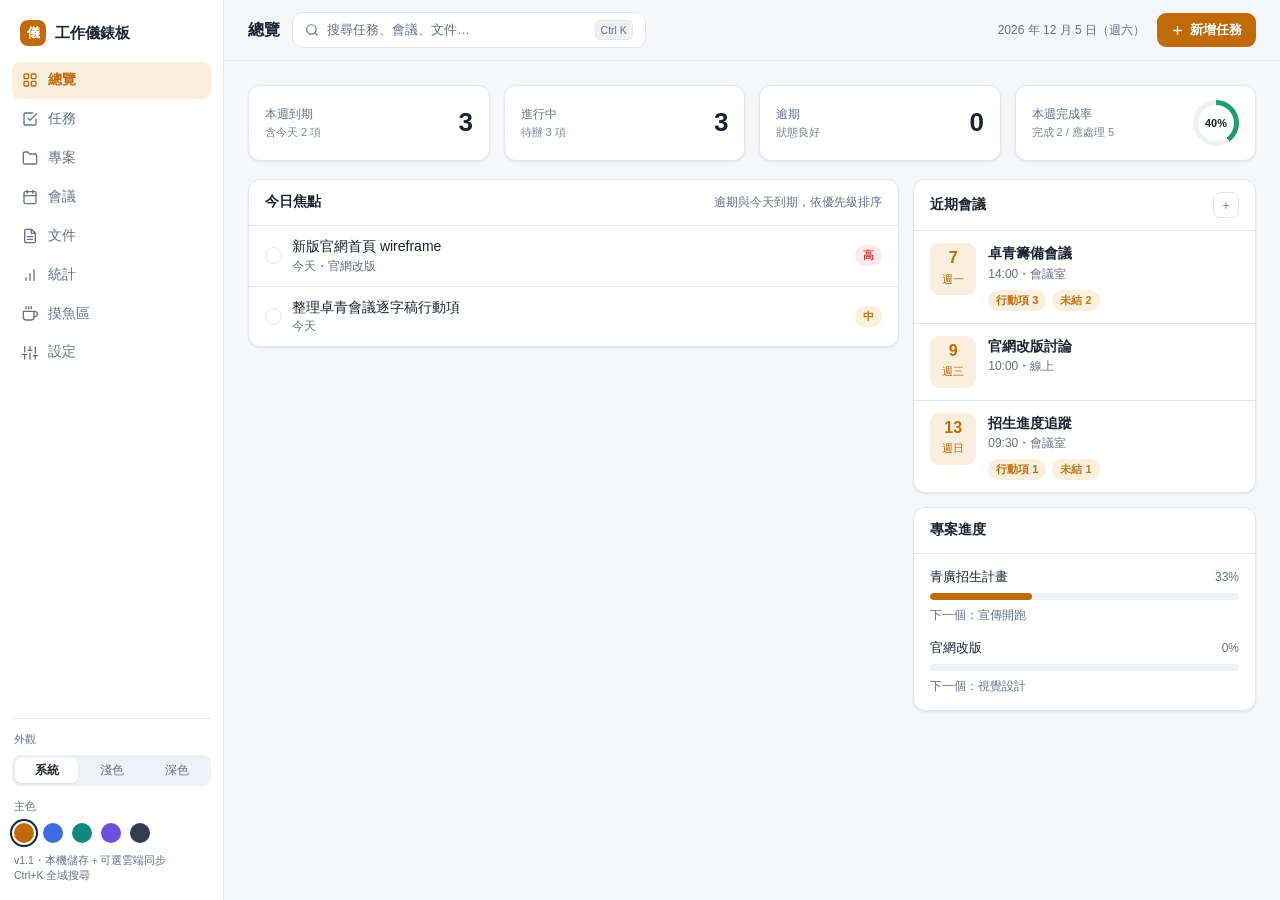
==== index.html @ 9fc56316 "Add 摸魚區 (fun links) view: link cards with favicons, add/edit/delete, global search" ====
<!doctype html>
<html lang="zh-Hant">
<head>
<meta charset="utf-8" />
<meta name="viewport" content="width=device-width, initial-scale=1, viewport-fit=cover" />
<meta name="theme-color" content="#f6f7f9" media="(prefers-color-scheme: light)" />
<meta name="theme-color" content="#0f1115" media="(prefers-color-scheme: dark)" />
<meta name="apple-mobile-web-app-capable" content="yes" />
<meta name="mobile-web-app-capable" content="yes" />
<meta name="apple-mobile-web-app-status-bar-style" content="default" />
<meta name="apple-mobile-web-app-title" content="儀錶板" />
<meta name="description" content="個人工作儀錶板：任務、專案、會議、文件、工時統計" />
<title>工作儀錶板</title>
<link rel="icon" href="data:image/svg+xml,%3Csvg xmlns='http://www.w3.org/2000/svg' viewBox='0 0 64 64'%3E%3Crect width='64' height='64' rx='14' fill='%23c06a0a'/%3E%3Ctext x='32' y='43' font-size='34' text-anchor='middle' fill='white' font-family='sans-serif'%3E%E5%84%80%3C/text%3E%3C/svg%3E" />
<link rel="stylesheet" href="styles.css" />
<script>
/* 在繪製前決定主題與主色，避免閃爍 */
(function(){
  try{
    var m = localStorage.getItem('wd-theme') || 'system';
    var d = m === 'system' ? (matchMedia('(prefers-color-scheme: dark)').matches ? 'dark' : 'light') : m;
    document.documentElement.dataset.theme = d;
    var a = localStorage.getItem('wd-accent');
    document.documentElement.dataset.accent = a || 'orange';
  }catch(e){}
})();
</script>
</head>
<body>
<div class="app">

  <!-- ============ 側邊欄 ============ -->
  <aside class="sidebar">
    <div class="brand">
      <div class="logo">儀</div>
      <span>工作儀錶板</span>
    </div>
    <nav class="nav">
      <a class="active" data-action="nav" data-view="overview">
        <svg viewBox="0 0 24 24" fill="none" stroke="currentColor" stroke-width="2" stroke-linecap="round" stroke-linejoin="round"><rect x="3" y="3" width="7" height="7" rx="1.5"/><rect x="14" y="3" width="7" height="7" rx="1.5"/><rect x="3" y="14" width="7" height="7" rx="1.5"/><rect x="14" y="14" width="7" height="7" rx="1.5"/></svg>
        總覽
      </a>
      <a data-action="nav" data-view="tasks">
        <svg viewBox="0 0 24 24" fill="none" stroke="currentColor" stroke-width="2" stroke-linecap="round" stroke-linejoin="round"><polyline points="9 11 12 14 22 4"/><path d="M21 12v7a2 2 0 0 1-2 2H5a2 2 0 0 1-2-2V5a2 2 0 0 1 2-2h11"/></svg>
        任務
      </a>
      <a data-action="nav" data-view="projects">
        <svg viewBox="0 0 24 24" fill="none" stroke="currentColor" stroke-width="2" stroke-linecap="round" stroke-linejoin="round"><path d="M22 19a2 2 0 0 1-2 2H4a2 2 0 0 1-2-2V5a2 2 0 0 1 2-2h5l2 3h9a2 2 0 0 1 2 2z"/></svg>
        專案
      </a>
      <a data-action="nav" data-view="meetings">
        <svg viewBox="0 0 24 24" fill="none" stroke="currentColor" stroke-width="2" stroke-linecap="round" stroke-linejoin="round"><rect x="3" y="4" width="18" height="18" rx="2"/><line x1="16" y1="2" x2="16" y2="6"/><line x1="8" y1="2" x2="8" y2="6"/><line x1="3" y1="10" x2="21" y2="10"/></svg>
        會議
      </a>
      <a data-action="nav" data-view="docs">
        <svg viewBox="0 0 24 24" fill="none" stroke="currentColor" stroke-width="2" stroke-linecap="round" stroke-linejoin="round"><path d="M14 2H6a2 2 0 0 0-2 2v16a2 2 0 0 0 2 2h12a2 2 0 0 0 2-2V8z"/><polyline points="14 2 14 8 20 8"/><line x1="16" y1="13" x2="8" y2="13"/><line x1="16" y1="17" x2="8" y2="17"/></svg>
        文件
      </a>
      <a data-action="nav" data-view="stats">
        <svg viewBox="0 0 24 24" fill="none" stroke="currentColor" stroke-width="2" stroke-linecap="round" stroke-linejoin="round"><line x1="12" y1="20" x2="12" y2="10"/><line x1="18" y1="20" x2="18" y2="4"/><line x1="6" y1="20" x2="6" y2="16"/></svg>
        統計
      </a>
      <a data-action="nav" data-view="fun">
        <svg viewBox="0 0 24 24" fill="none" stroke="currentColor" stroke-width="2" stroke-linecap="round" stroke-linejoin="round"><path d="M18 8h1a4 4 0 0 1 0 8h-1"/><path d="M2 8h16v9a4 4 0 0 1-4 4H6a4 4 0 0 1-4-4V8z"/><line x1="6" y1="1" x2="6" y2="4"/><line x1="10" y1="1" x2="10" y2="4"/><line x1="14" y1="1" x2="14" y2="4"/></svg>
        摸魚區
      </a>
      <a data-action="nav" data-view="settings">
        <svg viewBox="0 0 24 24" fill="none" stroke="currentColor" stroke-width="2" stroke-linecap="round" stroke-linejoin="round"><line x1="4" y1="21" x2="4" y2="14"/><line x1="4" y1="10" x2="4" y2="3"/><line x1="12" y1="21" x2="12" y2="12"/><line x1="12" y1="8" x2="12" y2="3"/><line x1="20" y1="21" x2="20" y2="16"/><line x1="20" y1="12" x2="20" y2="3"/><line x1="1" y1="14" x2="7" y2="14"/><line x1="9" y1="8" x2="15" y2="8"/><line x1="17" y1="16" x2="23" y2="16"/></svg>
        設定
      </a>
    </nav>
    <div class="theme-box">
      <label>外觀</label>
      <div class="seg" id="theme-seg">
        <button type="button" data-mode="system" class="on">系統</button>
        <button type="button" data-mode="light">淺色</button>
        <button type="button" data-mode="dark">深色</button>
      </div>
      <label style="margin-top:12px">主色</label>
      <div class="swatches" id="accent-swatches">
        <button type="button" class="sw on" data-accent="orange" title="橙"></button>
        <button type="button" class="sw" data-accent="blue" title="藍"></button>
        <button type="button" class="sw" data-accent="teal" title="青綠"></button>
        <button type="button" class="sw" data-accent="violet" title="紫"></button>
        <button type="button" class="sw" data-accent="graphite" title="石墨"></button>
      </div>
      <p class="foot-note">v1.1・本機儲存＋可選雲端同步<br>Ctrl+K 全域搜尋</p>
    </div>
  </aside>

  <!-- ============ 主區 ============ -->
  <div class="main">
    <header class="topbar">
      <h1 id="page-title">總覽</h1>
      <div class="search" data-action="open-search">
        <svg viewBox="0 0 24 24" fill="none" stroke="currentColor" stroke-width="2" stroke-linecap="round" stroke-linejoin="round"><circle cx="11" cy="11" r="8"/><line x1="21" y1="21" x2="16.65" y2="16.65"/></svg>
        <span>搜尋任務、會議、文件…</span>
        <kbd>Ctrl K</kbd>
      </div>
      <div class="spacer"></div>
      <span class="dim" id="today-label"></span>
      <button class="btn btn-primary" data-action="open-task">
        <svg viewBox="0 0 24 24" fill="none" stroke="currentColor" stroke-width="2.4" stroke-linecap="round"><line x1="12" y1="5" x2="12" y2="19"/><line x1="5" y1="12" x2="19" y2="12"/></svg>
        新增任務
      </button>
    </header>

    <div class="content">
      <section id="view-overview" class="view on"></section>
      <section id="view-tasks" class="view"></section>
      <section id="view-projects" class="view"></section>
      <section id="view-meetings" class="view"></section>
      <section id="view-docs" class="view"></section>
      <section id="view-stats" class="view"></section>
      <section id="view-fun" class="view"></section>
      <section id="view-settings" class="view"></section>
    </div>
  </div>
</div>

<div id="modal-root"></div>
<div id="toasts"></div>
<script src="app.js"></script>
</body>
</html>
---- styles.css ----
/* ============================================================
   工作儀錶板 v1 — 樣式
   主色：橙（淺色 #c06a0a／深色 #f0a34d），可切換 藍/青綠/紫/石墨
   主題：跟隨系統 + 手動覆蓋
   ============================================================ */

/* ============ 設計代幣（淺色・預設主色：橙） ============ */
:root{
  color-scheme: light;
  --bg:#f6f7f9;
  --surface:#ffffff;
  --surface-2:#eef1f5;
  --sidebar:#ffffff;
  --border:#e3e6ec;
  --text:#1c2333;
  --dim:#67718a;
  --accent:#c06a0a;
  --accent-strong:var(--accent);
  --accent-soft:#faeede;
  --amber:#b97a1e;
  --amber-soft:#fbf0db;
  --red:#cf4040;
  --red-soft:#fce9e9;
  --green:#1f9d6d;
  --green-soft:#e1f5ec;
  --shadow:0 1px 2px rgba(16,24,40,.05),0 1px 3px rgba(16,24,40,.04);
  --radius:12px;
}
/* ============ 深色（跟隨系統；JS 未載入時的後援） ============ */
@media (prefers-color-scheme: dark){
  :root:not([data-theme="light"]){
    color-scheme: dark;
    --bg:#0f1115;
    --surface:#171a21;
    --surface-2:#1f242e;
    --sidebar:#131720;
    --border:#262c38;
    --text:#e7eaf0;
    --dim:#98a2b3;
    --accent:#f0a34d;
    --accent-strong:#d0821e;
    --accent-soft:#362611;
    --amber:#e0a33d;
    --amber-soft:#33280f;
    --red:#f06a6a;
    --red-soft:#3a1717;
    --green:#3ecb95;
    --green-soft:#0f2e23;
    --shadow:0 1px 2px rgba(0,0,0,.35),0 1px 3px rgba(0,0,0,.25);
  }
}
/* ============ 深色（JS 指定 data-theme="dark"） ============ */
:root[data-theme="dark"]{
  color-scheme: dark;
  --bg:#0f1115;
  --surface:#171a21;
  --surface-2:#1f242e;
  --sidebar:#131720;
  --border:#262c38;
  --text:#e7eaf0;
  --dim:#98a2b3;
  --accent:#f0a34d;
  --accent-strong:#d0821e;
  --accent-soft:#362611;
  --amber:#e0a33d;
  --amber-soft:#33280f;
  --red:#f06a6a;
  --red-soft:#3a1717;
  --green:#3ecb95;
  --green-soft:#0f2e23;
  --shadow:0 1px 2px rgba(0,0,0,.35),0 1px 3px rgba(0,0,0,.25);
}
/* ============ 主色變化 ============ */
:root[data-accent="blue"]{--accent:#3b6fe0;--accent-strong:#3b6fe0;--accent-soft:#e9effc}
:root[data-accent="teal"]{--accent:#0d8a7c;--accent-strong:#0d8a7c;--accent-soft:#ddf3f0}
:root[data-accent="violet"]{--accent:#6d4fe0;--accent-strong:#6846d6;--accent-soft:#efeafd}
:root[data-accent="graphite"]{--accent:#333d52;--accent-strong:#2b3346;--accent-soft:#e9ecf2}
:root[data-theme="dark"][data-accent="blue"]{--accent:#5b8cff;--accent-strong:#3f6fe8;--accent-soft:#1d2a4a}
:root[data-theme="dark"][data-accent="teal"]{--accent:#2ec4b6;--accent-strong:#1f9c90;--accent-soft:#11332e}
:root[data-theme="dark"][data-accent="violet"]{--accent:#a08cff;--accent-strong:#7a5df0;--accent-soft:#2a2244}
:root[data-theme="dark"][data-accent="graphite"]{--accent:#aab6cc;--accent-strong:#3a4356;--accent-soft:#232a38}

/* ============ 基礎 ============ */
*{box-sizing:border-box}
body{
  margin:0;
  font-family:-apple-system,BlinkMacSystemFont,"Segoe UI","Noto Sans TC","Microsoft JhengHei",sans-serif;
  font-size:14px;
  line-height:1.55;
  background:var(--bg);
  color:var(--text);
  -webkit-font-smoothing:antialiased;
  -webkit-tap-highlight-color:transparent;
}
a{color:var(--accent)}
.hide{display:none !important}
.dim{color:var(--dim);font-size:12px;font-weight:400}
.od{color:var(--red);font-weight:600}

/* ============ 版面骨架 ============ */
.app{display:flex;min-height:100vh}
.sidebar{
  width:224px;flex:0 0 224px;
  background:var(--sidebar);
  border-right:1px solid var(--border);
  display:flex;flex-direction:column;
  padding:16px 12px;
  position:sticky;top:0;height:100vh;
}
.brand{display:flex;align-items:center;gap:9px;padding:4px 8px 16px;font-weight:700;font-size:15px}
.logo{width:26px;height:26px;border-radius:8px;background:var(--accent-strong);
  color:#fff;display:grid;place-items:center;font-size:13px;font-weight:700;flex:0 0 26px}
.brand .badge{font-size:10px;font-weight:600;color:var(--accent);background:var(--accent-soft);
  padding:1px 7px;border-radius:999px}
.nav{display:flex;flex-direction:column;gap:2px;flex:1}
.nav a{
  display:flex;align-items:center;gap:10px;
  padding:8px 10px;border-radius:8px;
  color:var(--dim);text-decoration:none;font-size:13.5px;
  cursor:pointer;user-select:none;
}
.nav a:hover{background:var(--surface-2);color:var(--text)}
.nav a.active{background:var(--accent-soft);color:var(--accent);font-weight:600}
.nav svg{width:16px;height:16px;flex:0 0 16px}
.theme-box{border-top:1px solid var(--border);padding-top:12px;margin-top:10px}
.theme-box label{display:block;font-size:11px;color:var(--dim);margin:0 2px 7px}
.seg{display:flex;background:var(--surface-2);border-radius:8px;padding:3px;gap:2px}
.seg button{
  flex:1;border:0;background:transparent;color:var(--dim);
  font-size:11.5px;padding:5px 0;border-radius:6px;cursor:pointer;font-family:inherit;
}
.seg button.on{background:var(--surface);color:var(--text);box-shadow:var(--shadow);font-weight:600}
.seg.wide{width:100%}
.seg.wide button{font-size:12.5px;padding:6px 0}
.swatches{display:flex;gap:9px;margin:2px 2px 8px}
.sw{width:20px;height:20px;border-radius:50%;border:0;cursor:pointer;padding:0}
.sw.on{outline:2px solid var(--text);outline-offset:2px}
.sw[data-accent="orange"]{background:#c06a0a}
.sw[data-accent="blue"]{background:#3b6fe0}
.sw[data-accent="teal"]{background:#0d8a7c}
.sw[data-accent="violet"]{background:#6d4fe0}
.sw[data-accent="graphite"]{background:#333d52}
.swatches.big{gap:14px;margin:2px 0 0}
.swatches.big .sw{width:26px;height:26px}
.mini-label{display:block;font-size:12px;color:var(--dim);margin:0 0 7px}
.foot-note{font-size:10.5px;color:var(--dim);margin:10px 2px 0;line-height:1.5}

.main{flex:1;min-width:0;display:flex;flex-direction:column}

/* ============ 頂列 ============ */
.topbar{
  position:sticky;top:0;z-index:10;
  display:flex;align-items:center;gap:12px;
  padding:12px 24px;
  background:var(--bg);
  border-bottom:1px solid var(--border);
}
.topbar h1{font-size:16px;margin:0;flex:0 0 auto}
.search{
  flex:1;max-width:430px;display:flex;align-items:center;gap:8px;
  background:var(--surface);border:1px solid var(--border);border-radius:10px;
  padding:7px 12px;color:var(--dim);font-size:13px;cursor:text;
}
.search svg{width:14px;height:14px;flex:0 0 14px}
.search kbd{margin-left:auto;font-size:10.5px;border:1px solid var(--border);border-radius:5px;
  padding:1px 5px;color:var(--dim);font-family:inherit;background:var(--surface-2)}
.btn{border:0;border-radius:9px;padding:8px 14px;font-size:13px;font-weight:600;cursor:pointer;
  font-family:inherit;display:inline-flex;align-items:center;gap:6px}
.btn svg{width:13px;height:13px}
.btn-primary{background:var(--accent-strong);color:#fff}
.btn-primary:hover{filter:brightness(1.07)}
.btn-ghost{background:var(--surface);border:1px solid var(--border);color:var(--text)}
.btn-ghost:hover{background:var(--surface-2)}
.btn-danger{background:var(--red-soft);color:var(--red);border:1px solid transparent}
.btn-danger:hover{filter:brightness(.97)}
.spacer{flex:1}
.push{margin-left:auto}

/* 小圖示按鈕 */
.ibtn{width:26px;height:26px;border-radius:7px;border:1px solid var(--border);background:var(--surface);
  color:var(--dim);cursor:pointer;display:inline-grid;place-items:center;font-size:12px;padding:0;font-family:inherit}
.ibtn:hover{background:var(--surface-2);color:var(--text)}

/* ============ 內容區 ============ */
.content{padding:24px;max-width:1200px;width:100%;margin:0 auto;flex:1}
.view{display:none}
.view.on{display:block}

.card{background:var(--surface);border:1px solid var(--border);border-radius:var(--radius);box-shadow:var(--shadow)}
.card-h{display:flex;align-items:center;justify-content:space-between;gap:10px;
  padding:12px 16px;border-bottom:1px solid var(--border);font-weight:600;font-size:13.5px}
.card-b{padding:14px 16px}
.card-f{display:flex;align-items:center;gap:8px;padding:10px 16px;border-top:1px solid var(--border)}
.cnt{color:var(--dim);font-weight:400;font-size:12px}

.kpis{display:grid;grid-template-columns:repeat(4,1fr);gap:14px;margin-bottom:18px}
.kpi{display:flex;align-items:center;justify-content:space-between;padding:14px 16px;gap:10px}
.kpi .n{font-size:26px;font-weight:700;letter-spacing:-.5px;line-height:1.15}
.kpi .n.red{color:var(--red)}
.kpi .l{font-size:12px;color:var(--dim)}
.kpi .l small{display:block;font-size:11px;color:var(--dim);opacity:.85}
.donut{width:46px;height:46px;border-radius:50%;position:relative;flex:0 0 46px}
.donut::before{content:"";position:absolute;inset:5px;border-radius:50%;background:var(--surface)}
.donut b{position:absolute;inset:0;display:grid;place-items:center;font-size:11px}

.grid-2{display:grid;grid-template-columns:1.9fr 1fr;gap:14px;align-items:start}
.grid-eq{display:grid;grid-template-columns:1fr 1fr;gap:14px;align-items:start}
.stack{display:flex;flex-direction:column;gap:14px}

/* ============ 清單列 / 標籤 ============ */
.trow{display:flex;align-items:center;gap:10px;padding:10px 16px;border-bottom:1px solid var(--border);cursor:pointer}
.trow:last-child{border-bottom:0}
.trow:hover{background:var(--surface-2)}
.check{width:17px;height:17px;border:1.5px solid var(--border);border-radius:50%;flex:0 0 17px;cursor:pointer}
.check:hover{border-color:var(--accent)}
.check.done{background:var(--green);border-color:var(--green)}
.trow .t{flex:1;min-width:0}
.trow .t small{display:block;color:var(--dim);font-size:11.5px}
.trow .t.done{color:var(--dim);text-decoration:line-through}

.pill{font-size:11px;font-weight:600;padding:2px 8px;border-radius:999px;white-space:nowrap}
.p-high{background:var(--red-soft);color:var(--red)}
.p-mid{background:var(--amber-soft);color:var(--amber)}
.p-low{background:var(--surface-2);color:var(--dim)}
.p-done{background:var(--green-soft);color:var(--green)}
.p-info{background:var(--accent-soft);color:var(--accent)}

.chip{padding:5px 12px;border-radius:999px;border:1px solid var(--border);color:var(--dim);
  font-size:12.5px;background:var(--surface);cursor:pointer;font-family:inherit}
.chip:hover{color:var(--text)}
.chip.on{background:var(--text);color:var(--bg);border-color:transparent;font-weight:600}
.toolbar{display:flex;align-items:center;gap:10px;margin-bottom:16px;flex-wrap:wrap}

/* ============ 看板 ============ */
.board{display:grid;grid-template-columns:repeat(3,1fr);gap:14px;align-items:start}
.board .card-b{padding:6px 12px 12px}
.kcard{margin:8px 0;padding:12px;border:1px solid var(--border);border-radius:10px;
  background:var(--surface);box-shadow:var(--shadow);border-left:3px solid var(--border);cursor:pointer}
.kcard:hover{border-color:var(--dim)}
.kcard.high{border-left-color:var(--red)}
.kcard.mid{border-left-color:var(--amber)}
.kcard.done{border-left-color:var(--green)}
.kcard.dragging{opacity:.4}
.drag-over{outline:2px dashed var(--accent);outline-offset:-4px;border-radius:10px}
.kt{font-size:13px;font-weight:600;margin-bottom:8px}
.kt.done{color:var(--dim);text-decoration:line-through;font-weight:500}
.kmeta{display:flex;align-items:center;justify-content:space-between;gap:8px;font-size:11.5px;color:var(--dim)}
.kmeta .kl{min-width:0;overflow:hidden;text-overflow:ellipsis;white-space:nowrap}

/* ============ 日曆 ============ */
.cal-h{display:flex;align-items:center;gap:10px;padding:12px 16px;border-bottom:1px solid var(--border)}
.cal{display:grid;grid-template-columns:repeat(7,1fr);gap:6px;padding:14px 16px}
.cal .wd{text-align:center;font-size:11px;color:var(--dim);padding:2px 0}
.cal .day{aspect-ratio:1.15;border-radius:8px;display:flex;align-items:center;justify-content:center;
  font-size:12.5px;position:relative;border:1px solid transparent;cursor:pointer}
.cal .day.mut{color:var(--dim);opacity:.4;cursor:default}
.cal .day:not(.mut):hover{background:var(--surface-2)}
.cal .day.today{border-color:var(--accent);color:var(--accent);font-weight:700}
.cal .day .dot{width:5px;height:5px;border-radius:50%;background:var(--accent);position:absolute;bottom:6px}

.meet{display:flex;gap:12px;padding:12px 16px;border-bottom:1px solid var(--border);cursor:pointer}
.meet:last-child{border-bottom:0}
.meet:hover{background:var(--surface-2)}
.meet .body{min-width:0;flex:1}
.datechip{flex:0 0 46px;text-align:center;background:var(--accent-soft);color:var(--accent);
  border-radius:9px;padding:6px 0;align-self:flex-start}
.datechip b{display:block;font-size:16px;line-height:1.15}
.datechip span{font-size:10.5px}

/* ============ 進度 / 里程碑 ============ */
.prog{height:7px;background:var(--surface-2);border-radius:999px;overflow:hidden}
.prog i{display:block;height:100%;background:var(--accent);border-radius:999px}
.prog.green i{background:var(--green)}
.ms-row{display:flex;flex-wrap:wrap;gap:6px;margin:14px 0 12px}
.ms{font-size:11px;padding:3px 9px;border-radius:999px;border:1px solid var(--border);color:var(--dim);cursor:pointer}
.ms:hover{background:var(--surface-2)}
.ms.done{background:var(--green-soft);border-color:transparent;color:var(--green)}
.ms.now{background:var(--accent-soft);color:var(--accent);border-color:transparent;font-weight:600}
.next{font-size:12px;color:var(--dim)}

/* ============ 文件卡 ============ */
.doc-grid{display:grid;grid-template-columns:repeat(auto-fill,minmax(250px,1fr));gap:14px}
.doc-card{display:flex;flex-direction:column;cursor:pointer}
.doc-card .card-b{flex:1}
.doc-note{color:var(--dim);font-size:12.5px;display:-webkit-box;-webkit-line-clamp:3;-webkit-box-orient:vertical;overflow:hidden}
.link{color:var(--accent);text-decoration:none;font-weight:600;font-size:12.5px}
.link:hover{text-decoration:underline}

/* ============ 摸魚區 ============ */
.link-grid{display:grid;grid-template-columns:repeat(auto-fill,minmax(250px,1fr));gap:14px}
.link-card{display:flex;align-items:center;gap:12px;padding:12px 14px;cursor:pointer}
.link-card:hover{border-color:var(--dim)}
.link-ico{width:42px;height:42px;border-radius:11px;flex:0 0 42px;display:grid;place-items:center;
  position:relative;overflow:hidden;color:#fff;font-weight:700;font-size:17px}
.link-ico span{position:relative;z-index:1}
.link-ico img{position:absolute;inset:7px;width:28px;height:28px;border-radius:6px;background:var(--surface);z-index:2}
.link-title{font-weight:600;font-size:13.5px;white-space:nowrap;overflow:hidden;text-overflow:ellipsis}
.link-sub{font-size:11.5px;color:var(--dim);white-space:nowrap;overflow:hidden;text-overflow:ellipsis}
.link-body{min-width:0;flex:1}
.link-acts{display:flex;gap:6px;flex:0 0 auto;opacity:.7}
.link-card:hover .link-acts{opacity:1}

/* ============ 圖表 ============ */
.bars{display:flex;gap:10px;height:110px;align-items:flex-end}
.bars .b{flex:1;display:flex;align-items:flex-end;height:100%}
.bars .b i{width:100%;background:var(--accent);opacity:.9;border-radius:6px 6px 3px 3px;min-height:3px}
.bars .b i.g{background:var(--green)}
.blabels{display:flex;gap:10px;margin-top:8px}
.blabels em{flex:1;text-align:center;font-style:normal;font-size:10.5px;color:var(--dim)}

/* ============ 其他 ============ */
.empty{padding:26px 12px;text-align:center;color:var(--dim);font-size:12.5px}
.prow{display:flex;align-items:center;gap:10px;padding:12px 16px;border-bottom:1px solid var(--border);font-size:13px}
.prow:last-child{border-bottom:0}
.kbd-note{font-size:12px;color:var(--dim)}

/* 雲端同步 / 說明區塊 */
input[type="checkbox"]{width:auto;accent-color:var(--accent)}
details{border:1px solid var(--border);border-radius:10px;padding:0 12px;margin-top:12px}
summary{cursor:pointer;padding:10px 0;font-weight:600;font-size:13px}
details .body{padding:0 0 12px}
details .kbd-note{margin:6px 0}
code{font-family:Consolas,Menlo,monospace;font-size:12px;background:var(--surface-2);border-radius:6px;padding:2px 6px}
pre{background:var(--surface-2);border-radius:8px;padding:10px 12px;overflow:auto;line-height:1.5;margin:6px 0}
pre code{background:none;padding:0}
.sync-status{font-size:12px;color:var(--dim)}

/* ============ 彈窗 / 表單 ============ */
.overlay{position:fixed;inset:0;background:rgba(15,17,21,.5);display:flex;align-items:center;
  justify-content:center;padding:20px;z-index:100}
.overlay.top{align-items:flex-start;padding-top:10vh}
.modal{background:var(--surface);border:1px solid var(--border);border-radius:14px;
  width:100%;max-width:560px;max-height:86vh;display:flex;flex-direction:column;
  box-shadow:0 10px 40px rgba(0,0,0,.25)}
.modal-h{display:flex;align-items:center;justify-content:space-between;gap:10px;
  padding:14px 18px;border-bottom:1px solid var(--border);font-weight:700;font-size:14px}
.modal-b{padding:16px 18px;overflow:auto}
.modal-f{display:flex;gap:10px;align-items:center;padding:14px 18px;border-top:1px solid var(--border)}

.field{margin-bottom:12px}
.field>label{display:block;font-size:12px;color:var(--dim);margin-bottom:5px}
input,select,textarea{
  font-family:inherit;font-size:13.5px;color:var(--text);
  background:var(--surface);border:1px solid var(--border);border-radius:9px;
  padding:8px 10px;width:100%;outline:none;
}
input:focus,select:focus,textarea:focus{border-color:var(--accent);box-shadow:0 0 0 3px var(--accent-soft)}
textarea{resize:vertical;line-height:1.5}
.row2{display:grid;grid-template-columns:1fr 1fr;gap:12px}
.row3{display:grid;grid-template-columns:150px 110px 1fr;gap:12px}

.search-bar{display:flex;gap:8px;align-items:center;padding:12px 16px;border-bottom:1px solid var(--border)}
.search-bar svg{width:15px;height:15px;color:var(--dim);flex:0 0 15px}
.search-bar input{border:0;box-shadow:none;background:transparent;font-size:15px;padding:4px 0}
.search-bar input:focus{box-shadow:none}
.sgroup{font-size:11px;color:var(--dim);padding:10px 16px 4px;font-weight:600}
.srow{display:flex;justify-content:space-between;gap:10px;padding:10px 16px;border-bottom:1px solid var(--border);cursor:pointer}
.srow:hover{background:var(--surface-2)}
.srow:last-child{border-bottom:0}
.srow .st{min-width:0;overflow:hidden;text-overflow:ellipsis;white-space:nowrap}

/* 會議行動項 */
.aitem{display:flex;align-items:center;gap:10px;padding:7px 0;border-bottom:1px solid var(--border)}
.aitem:last-of-type{border-bottom:0}
.ai-text{flex:1;min-width:0}
.ai-text.done{color:var(--dim);text-decoration:line-through}
.ai-add{display:flex;gap:8px;margin-top:10px}
.ai-add input{flex:1}

/* 通知 */
#toasts{position:fixed;bottom:20px;right:20px;z-index:300;display:flex;flex-direction:column;gap:8px}
.toast{background:var(--text);color:var(--bg);padding:9px 14px;border-radius:9px;font-size:13px;
  box-shadow:0 6px 24px rgba(0,0,0,.25);animation:toast-in .18s ease-out}
@keyframes toast-in{from{opacity:0;transform:translateY(6px)}to{opacity:1;transform:none}}

/* ============ 響應式 ============ */
@media (min-width:761px){
  /* 橫向 iPhone 的瀏海安全區域（桌面 env() 為 0，無影響） */
  .sidebar{padding-left:calc(12px + env(safe-area-inset-left))}
  .topbar{padding-right:calc(24px + env(safe-area-inset-right))}
  .content{padding-left:calc(24px + env(safe-area-inset-left));padding-right:calc(24px + env(safe-area-inset-right))}
  /* 桌機已有側邊欄外觀控制，設定頁的重複卡片隱藏 */
  .card.appearance-card{display:none}
}
@media (max-width:1100px){
  .kpis{grid-template-columns:repeat(2,1fr)}
  .grid-2,.grid-eq{grid-template-columns:1fr}
}
@media (max-width:900px){
  .board{grid-template-columns:1fr}
}

/* ---- 手機版（iPhone 6.1 吋≈390–393px；含瀏海／底部安全區域） ---- */
@media (max-width:760px){
  .app{flex-direction:column}

  /* 側邊欄 → 固定底部工具列 */
  .sidebar{
    position:fixed;left:0;right:0;bottom:0;top:auto;z-index:40;
    width:100%;height:auto;
    flex-direction:row;align-items:stretch;gap:0;
    padding:6px calc(6px + env(safe-area-inset-right)) calc(6px + env(safe-area-inset-bottom)) calc(6px + env(safe-area-inset-left));
    border-right:0;border-top:1px solid var(--border);
  }
  .brand,.theme-box{display:none}
  .nav{flex-direction:row;flex:1;gap:2px;justify-content:space-between}
  .nav a{
    flex:1;flex-direction:column;justify-content:center;align-items:center;
    gap:3px;padding:5px 2px;font-size:10.5px;border-radius:10px;white-space:nowrap;
  }
  .nav svg{width:19px;height:19px;flex:0 0 19px}

  /* 頂列：單行緊湊（標題＋搜尋圖示＋新增任務） */
  .topbar{
    flex-wrap:nowrap;gap:8px;
    padding:calc(8px + env(safe-area-inset-top)) calc(12px + env(safe-area-inset-right)) 8px calc(12px + env(safe-area-inset-left));
  }
  .topbar h1{flex:1 1 auto;min-width:0;overflow:hidden;text-overflow:ellipsis;white-space:nowrap}
  .topbar .spacer{display:none}
  #today-label{display:none}
  .search{flex:0 0 34px;width:34px;height:34px;justify-content:center;padding:0;border-radius:10px}
  .search span,.search kbd{display:none}
  .search svg{width:15px;height:15px;flex:0 0 15px}
  .topbar .btn-primary{padding:7px 11px;font-size:12.5px}

  /* 內容：底部預留工具列高度 */
  .content{padding:14px calc(14px + env(safe-area-inset-right)) calc(88px + env(safe-area-inset-bottom)) calc(14px + env(safe-area-inset-left))}

  /* 看板：橫向滑動＋對齊點 */
  .board{display:flex;overflow-x:auto;gap:12px;padding-bottom:6px;scroll-snap-type:x mandatory;-webkit-overflow-scrolling:touch}
  .board .col{flex:0 0 82%;min-width:82%;scroll-snap-align:start}

  /* 彈窗：底部卡片式（搜尋維持頂部） */
  .overlay{align-items:flex-end;padding:0}
  .overlay.top{padding:calc(env(safe-area-inset-top) + 10px) 10px 10px}
  .modal{max-height:calc(100vh - 64px);max-height:calc(100dvh - 64px);border-radius:16px 16px 0 0}
  .modal-b{padding:14px 16px}
  .modal-f{padding:14px 16px calc(14px + env(safe-area-inset-bottom))}

  /* 通知：浮在工具列上方 */
  #toasts{bottom:calc(76px + env(safe-area-inset-bottom));right:12px;left:12px;align-items:center}
  .toast{max-width:100%}

  /* 表單與內容微調 */
  .row2{grid-template-columns:1fr}
  .row3{grid-template-columns:1fr 1fr}
  .row3 .field:nth-child(3){grid-column:1/-1}
  .toolbar{gap:8px;margin-bottom:14px}
  .toolbar .btn-primary[data-action="open-task"]{display:none}
  .card-h{padding:11px 14px}
  .card-b{padding:12px 14px}
  .cal{padding:10px 12px;gap:5px}
}
@media (max-width:430px){
  .kpis{gap:10px}
  .kpi{padding:12px}
  .kpi .n{font-size:22px}
  .donut{width:40px;height:40px;flex:0 0 40px}
  .nav a{font-size:10px;padding:5px 0}
  .topbar .btn-primary{padding:7px 10px}
}
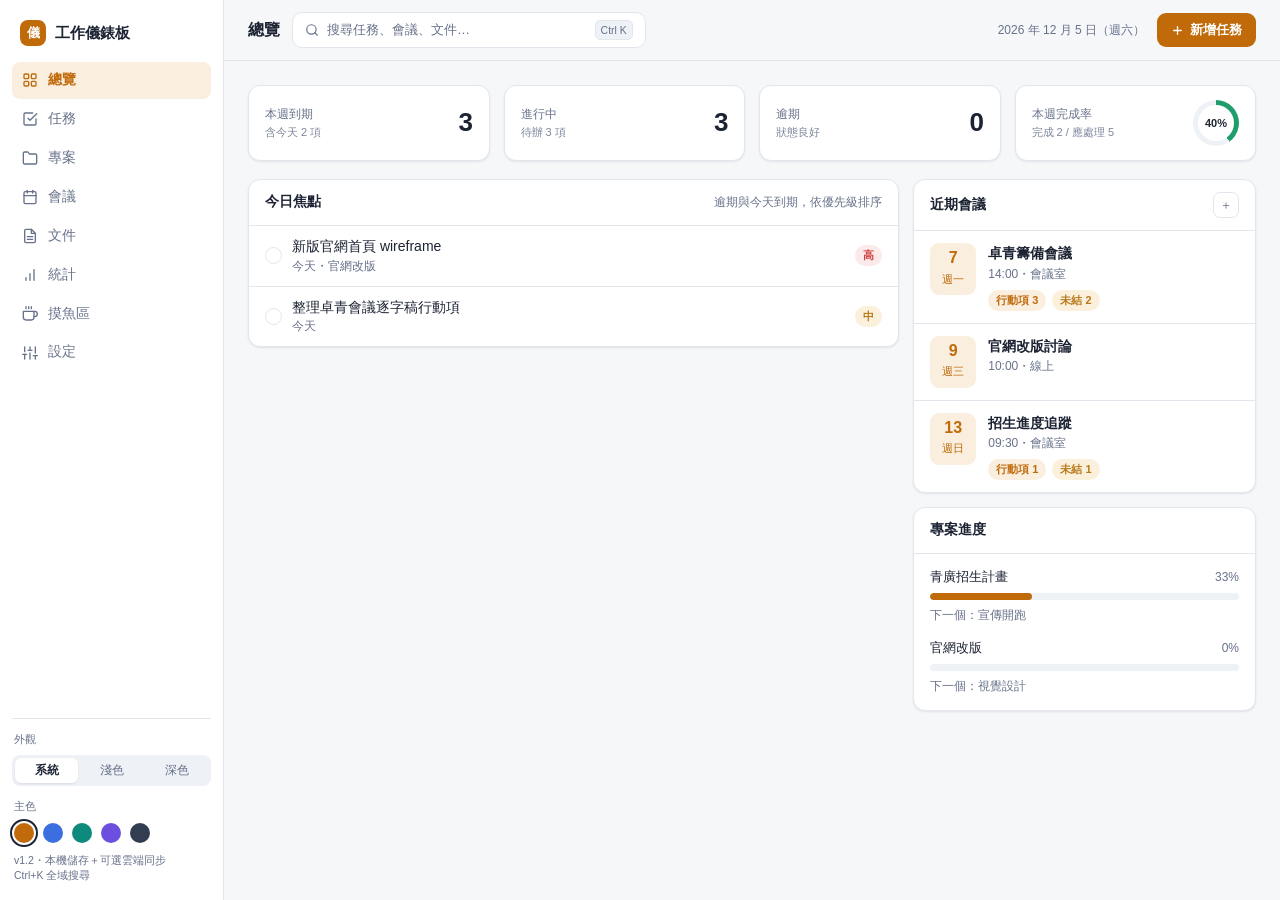
==== commit b8007fe9: "Add daily/weekly/monthly work report with CSV and summary" ====
--- a/index.html
+++ b/index.html
@@ -9,7 +9,7 @@
 <meta name="mobile-web-app-capable" content="yes" />
 <meta name="apple-mobile-web-app-status-bar-style" content="default" />
 <meta name="apple-mobile-web-app-title" content="儀錶板" />
-<meta name="description" content="個人工作儀錶板：任務、專案、會議、文件、工時統計" />
+<meta name="description" content="個人工作儀錶板：任務、專案、會議、文件、工時統計與工作報表" />
 <title>工作儀錶板</title>
 <link rel="icon" href="data:image/svg+xml,%3Csvg xmlns='http://www.w3.org/2000/svg' viewBox='0 0 64 64'%3E%3Crect width='64' height='64' rx='14' fill='%23c06a0a'/%3E%3Ctext x='32' y='43' font-size='34' text-anchor='middle' fill='white' font-family='sans-serif'%3E%E5%84%80%3C/text%3E%3C/svg%3E" />
 <link rel="stylesheet" href="styles.css" />
@@ -84,7 +84,7 @@
         <button type="button" class="sw" data-accent="violet" title="紫"></button>
         <button type="button" class="sw" data-accent="graphite" title="石墨"></button>
       </div>
-      <p class="foot-note">v1.1・本機儲存＋可選雲端同步<br>Ctrl+K 全域搜尋</p>
+      <p class="foot-note">v1.2・本機儲存＋可選雲端同步<br>Ctrl+K 全域搜尋</p>
     </div>
   </aside>
 
--- a/styles.css
+++ b/styles.css
@@ -308,6 +308,49 @@
 .blabels{display:flex;gap:10px;margin-top:8px}
 .blabels em{flex:1;text-align:center;font-style:normal;font-size:10.5px;color:var(--dim)}
 
+/* ============ 工作報表 ============ */
+.stats-toolbar{margin-bottom:14px}
+.stats-tabs{width:220px}
+.stats-tabs button{font-size:12.5px;padding:6px 0}
+.report-bar{display:flex;align-items:center;gap:10px;flex-wrap:wrap;margin-bottom:14px}
+.report-range{flex:0 0 132px}
+.report-range button{padding:6px 0}
+.report-nav{display:flex;align-items:center;gap:6px;flex:1;min-width:210px;max-width:380px}
+.report-nav .rl{flex:1;min-width:0;text-align:center;line-height:1.25}
+.report-nav .rl b{display:block;font-size:12.5px;font-weight:600;white-space:nowrap;overflow:hidden;text-overflow:ellipsis}
+.report-nav .rl small{display:block;font-size:10.5px;color:var(--dim);white-space:nowrap;overflow:hidden;text-overflow:ellipsis}
+.report-nav .btn{padding:5px 10px;font-size:12px}
+.report-acts{display:flex;gap:8px}
+.report-acts .btn{padding:6px 12px;font-size:12px}
+.report-kpis{margin-bottom:14px}
+.report-mini{display:grid;grid-template-columns:repeat(3,1fr);padding:12px 16px;margin-bottom:14px}
+.report-mini .rm{display:flex;flex-direction:column;align-items:center;gap:2px;padding:2px 8px;border-right:1px solid var(--border);min-width:0}
+.report-mini .rm:last-child{border-right:0}
+.report-mini .rm b{font-size:20px;line-height:1.25;font-weight:700}
+.report-mini .rm b em{font-style:normal;font-size:12px;color:var(--dim);font-weight:400}
+.report-mini .rm span{font-size:11px;color:var(--dim);text-align:center}
+.report-section{margin-bottom:14px}
+.report-note{font-size:11.5px;color:var(--dim);margin:-4px 2px 14px}
+.rep-ico{width:17px;height:17px;flex:0 0 17px;border-radius:50%;border:1.5px solid var(--border);display:inline-grid;place-items:center;font-size:10px;color:var(--dim);line-height:1}
+.rep-ico.ok{background:var(--green);border-color:var(--green);color:#fff}
+.rep-meet{border-bottom:1px solid var(--border)}
+.rep-meet:last-child{border-bottom:0}
+.rep-meet-h{display:flex;align-items:center;gap:10px;padding:10px 16px;cursor:pointer}
+.rep-meet-h:hover{background:var(--surface-2)}
+.rep-mdate{flex:0 0 46px;text-align:center;font-size:11px;color:var(--dim);line-height:1.2}
+.rep-mdate small{display:block;font-size:10px}
+.rep-mtitle{flex:1;min-width:0;font-weight:600;font-size:13px;overflow:hidden;text-overflow:ellipsis;white-space:nowrap}
+.rep-ais{padding:0 16px 6px 72px}
+.rep-ais .aitem{padding:6px 0;font-size:12.5px}
+.rep-prow{display:grid;grid-template-columns:minmax(0,1fr) 52px 58px 48px;gap:8px;align-items:center;padding:9px 16px;border-bottom:1px solid var(--border);font-size:12.5px}
+.rep-prow:last-child{border-bottom:0}
+.rep-prow .nm{min-width:0;overflow:hidden;text-overflow:ellipsis;white-space:nowrap}
+.rep-prow .v{text-align:right;color:var(--dim);font-size:11.5px}
+.rep-prow .v b{color:var(--text);font-size:13px;font-weight:600}
+.rep-phead{background:var(--surface-2);padding-top:7px;padding-bottom:7px;font-size:11px;color:var(--dim)}
+.rep-phead .v{font-size:10.5px}
+.rep-ptotal{background:var(--surface-2);font-weight:600}
+
 /* ============ 其他 ============ */
 .empty{padding:26px 12px;text-align:center;color:var(--dim);font-size:12.5px}
 .prow{display:flex;align-items:center;gap:10px;padding:12px 16px;border-bottom:1px solid var(--border);font-size:13px}
@@ -324,6 +367,14 @@
 pre{background:var(--surface-2);border-radius:8px;padding:10px 12px;overflow:auto;line-height:1.5;margin:6px 0}
 pre code{background:none;padding:0}
 .sync-status{font-size:12px;color:var(--dim)}
+.sync-opts{display:flex;flex-direction:column;gap:8px;margin-bottom:12px;font-size:13px}
+.sync-opts label{display:flex;align-items:flex-start;gap:8px;line-height:1.45}
+.sync-opts input{margin-top:2px;flex:0 0 auto}
+.sync-meta{display:flex;flex-direction:column;gap:7px;margin-top:12px;padding-top:12px;border-top:1px dashed var(--border);font-size:12px}
+.sync-meta .m{display:flex;align-items:center;gap:10px;flex-wrap:wrap}
+.sync-meta .m>span{color:var(--dim)}
+.sync-meta .m>b{margin-left:auto;font-weight:600;display:inline-flex;align-items:center;gap:6px}
+.sync-meta .ibtn{width:24px;height:24px;border-radius:6px;font-size:12px;display:inline-grid;place-items:center}
 
 /* ============ 彈窗 / 表單 ============ */
 .overlay{position:fixed;inset:0;background:rgba(15,17,21,.5);display:flex;align-items:center;
@@ -450,6 +501,19 @@
   .card-h{padding:11px 14px}
   .card-b{padding:12px 14px}
   .cal{padding:10px 12px;gap:5px}
+
+  /* 統計／工作報表 */
+  .stats-toolbar .stats-tabs{width:100%}
+  .report-bar{gap:8px}
+  .report-range{flex:0 0 116px}
+  .report-nav{flex:1 1 180px;min-width:0}
+  .report-acts{flex:1 1 100%;margin-left:0}
+  .report-acts .btn{flex:1;justify-content:center}
+  .report-mini{padding:10px 6px}
+  .report-mini .rm{padding:2px 4px}
+  .report-mini .rm b{font-size:18px}
+  .rep-ais{padding-left:16px}
+  .rep-prow{grid-template-columns:minmax(0,1fr) 44px 50px 44px;padding-left:14px;padding-right:14px}
 }
 @media (max-width:430px){
   .kpis{gap:10px}
@@ -458,4 +522,9 @@
   .donut{width:40px;height:40px;flex:0 0 40px}
   .nav a{font-size:10px;padding:5px 0}
   .topbar .btn-primary{padding:7px 10px}
-}
+
+  /* 統計／工作報表 */
+  .report-range{flex-basis:104px}
+  .report-nav .rl b{font-size:12px}
+  .report-nav .rl small{font-size:10px}
+}
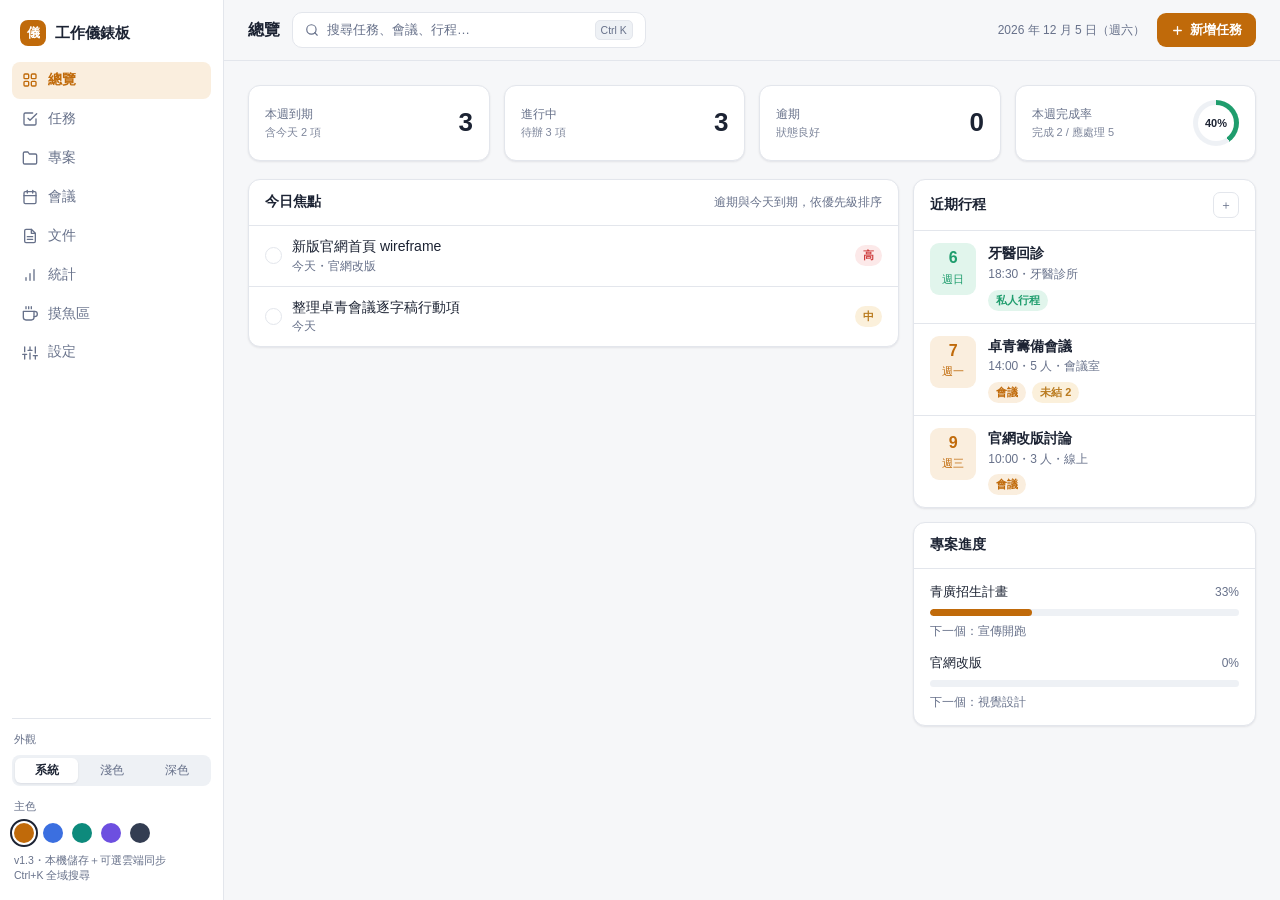
==== commit 0d5fd203: "Add private events to the calendar" ====
--- a/index.html
+++ b/index.html
@@ -9,7 +9,7 @@
 <meta name="mobile-web-app-capable" content="yes" />
 <meta name="apple-mobile-web-app-status-bar-style" content="default" />
 <meta name="apple-mobile-web-app-title" content="儀錶板" />
-<meta name="description" content="個人工作儀錶板：任務、專案、會議、文件、工時統計與工作報表" />
+<meta name="description" content="個人工作儀錶板：任務、專案、會議與私人行程、文件、工時統計與工作報表" />
 <title>工作儀錶板</title>
 <link rel="icon" href="data:image/svg+xml,%3Csvg xmlns='http://www.w3.org/2000/svg' viewBox='0 0 64 64'%3E%3Crect width='64' height='64' rx='14' fill='%23c06a0a'/%3E%3Ctext x='32' y='43' font-size='34' text-anchor='middle' fill='white' font-family='sans-serif'%3E%E5%84%80%3C/text%3E%3C/svg%3E" />
 <link rel="stylesheet" href="styles.css" />
@@ -84,7 +84,7 @@
         <button type="button" class="sw" data-accent="violet" title="紫"></button>
         <button type="button" class="sw" data-accent="graphite" title="石墨"></button>
       </div>
-      <p class="foot-note">v1.2・本機儲存＋可選雲端同步<br>Ctrl+K 全域搜尋</p>
+      <p class="foot-note">v1.3・本機儲存＋可選雲端同步<br>Ctrl+K 全域搜尋</p>
     </div>
   </aside>
 
@@ -94,7 +94,7 @@
       <h1 id="page-title">總覽</h1>
       <div class="search" data-action="open-search">
         <svg viewBox="0 0 24 24" fill="none" stroke="currentColor" stroke-width="2" stroke-linecap="round" stroke-linejoin="round"><circle cx="11" cy="11" r="8"/><line x1="21" y1="21" x2="16.65" y2="16.65"/></svg>
-        <span>搜尋任務、會議、文件…</span>
+        <span>搜尋任務、會議、行程…</span>
         <kbd>Ctrl K</kbd>
       </div>
       <div class="spacer"></div>
--- a/styles.css
+++ b/styles.css
@@ -224,6 +224,7 @@
 .p-low{background:var(--surface-2);color:var(--dim)}
 .p-done{background:var(--green-soft);color:var(--green)}
 .p-info{background:var(--accent-soft);color:var(--accent)}
+.p-ev{background:var(--green-soft);color:var(--green)}
 
 .chip{padding:5px 12px;border-radius:999px;border:1px solid var(--border);color:var(--dim);
   font-size:12.5px;background:var(--surface);cursor:pointer;font-family:inherit}
@@ -256,16 +257,35 @@
 .cal .day.mut{color:var(--dim);opacity:.4;cursor:default}
 .cal .day:not(.mut):hover{background:var(--surface-2)}
 .cal .day.today{border-color:var(--accent);color:var(--accent);font-weight:700}
-.cal .day .dot{width:5px;height:5px;border-radius:50%;background:var(--accent);position:absolute;bottom:6px}
+.cal .day .dots{position:absolute;bottom:5px;left:50%;transform:translateX(-50%);display:flex;gap:3px}
+.cal .day .dot{width:5px;height:5px;border-radius:50%;background:var(--accent);position:static}
+.cal .day .dot.ev{background:var(--green)}
+
+.meet-toolbar .kbd-note{display:flex;align-items:center;gap:4px;flex-wrap:wrap}
+.meet-tools{display:flex;gap:8px}
+.legend-dot{display:inline-block;width:6px;height:6px;border-radius:50%;background:var(--accent);vertical-align:middle}
+.legend-dot.ev{background:var(--green)}
 
 .meet{display:flex;gap:12px;padding:12px 16px;border-bottom:1px solid var(--border);cursor:pointer}
 .meet:last-child{border-bottom:0}
 .meet:hover{background:var(--surface-2)}
 .meet .body{min-width:0;flex:1}
+.meet-tags{display:flex;gap:6px;flex-wrap:wrap;margin-top:6px}
 .datechip{flex:0 0 46px;text-align:center;background:var(--accent-soft);color:var(--accent);
   border-radius:9px;padding:6px 0;align-self:flex-start}
+.datechip.ev{background:var(--green-soft);color:var(--green)}
 .datechip b{display:block;font-size:16px;line-height:1.15}
 .datechip span{font-size:10.5px}
+
+/* 當天行程彈窗 */
+.day-list{margin:-4px 0}
+.day-row{display:flex;align-items:center;gap:10px;padding:10px 8px;border-bottom:1px solid var(--border);border-radius:8px;cursor:pointer}
+.day-row:last-child{border-bottom:0}
+.day-row:hover{background:var(--surface-2)}
+.day-time{flex:0 0 44px;font-size:12px;font-weight:600;color:var(--dim)}
+.day-main{flex:1;min-width:0}
+.day-main b{display:block;font-size:13.5px;overflow:hidden;text-overflow:ellipsis;white-space:nowrap}
+.day-main small{display:block;color:var(--dim);font-size:11.5px;overflow:hidden;text-overflow:ellipsis;white-space:nowrap}
 
 /* ============ 進度 / 里程碑 ============ */
 .prog{height:7px;background:var(--surface-2);border-radius:999px;overflow:hidden}
@@ -498,6 +518,9 @@
   .row3 .field:nth-child(3){grid-column:1/-1}
   .toolbar{gap:8px;margin-bottom:14px}
   .toolbar .btn-primary[data-action="open-task"]{display:none}
+  .meet-toolbar .kbd-note{display:none}
+  .meet-tools{margin-left:0;width:100%}
+  .meet-tools .btn{flex:1;justify-content:center}
   .card-h{padding:11px 14px}
   .card-b{padding:12px 14px}
   .cal{padding:10px 12px;gap:5px}
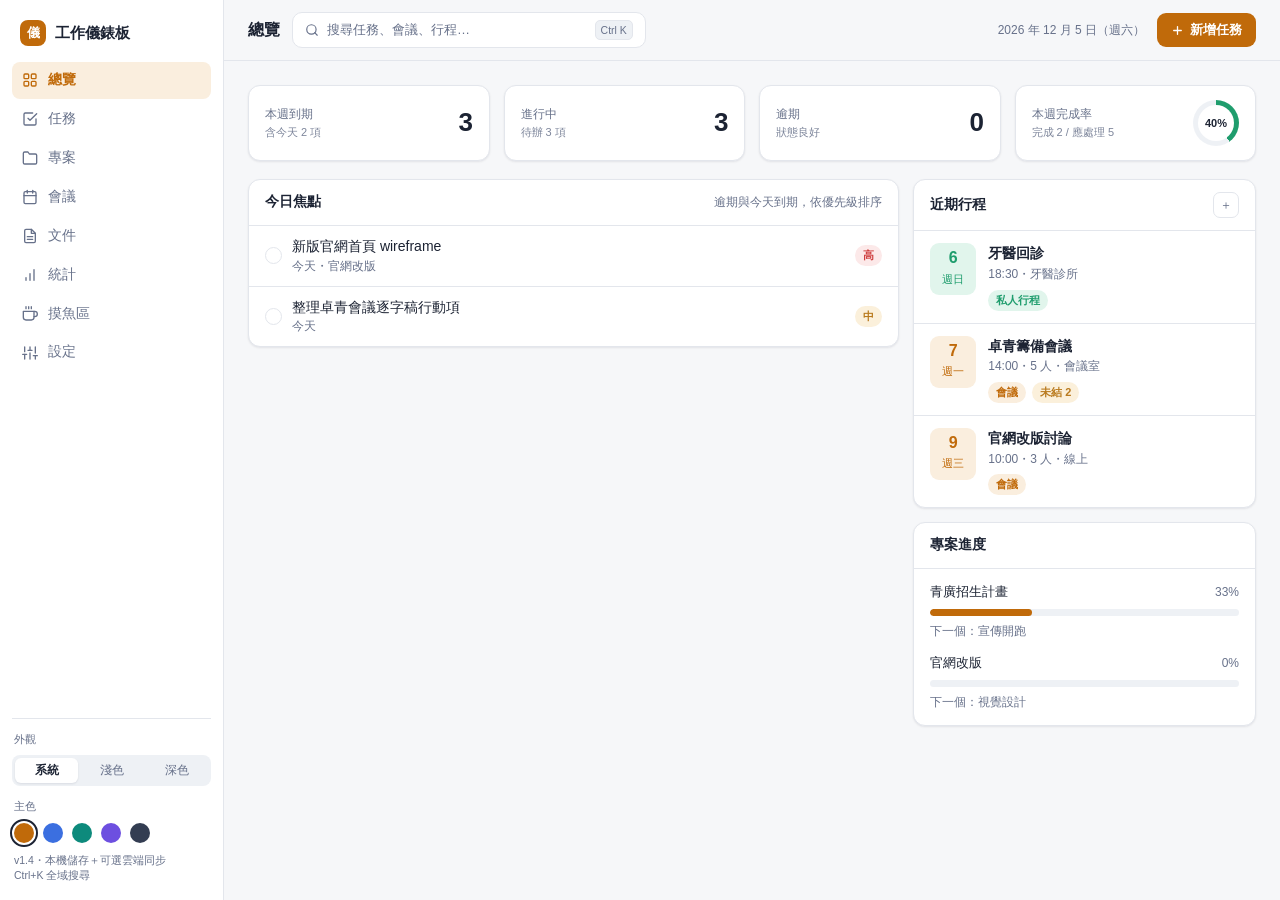
==== commit aeb08314: "Add Telegram button flow for tasks, events, and meetings" ====
--- a/index.html
+++ b/index.html
@@ -84,7 +84,7 @@
         <button type="button" class="sw" data-accent="violet" title="紫"></button>
         <button type="button" class="sw" data-accent="graphite" title="石墨"></button>
       </div>
-      <p class="foot-note">v1.3・本機儲存＋可選雲端同步<br>Ctrl+K 全域搜尋</p>
+      <p class="foot-note">v1.4・本機儲存＋可選雲端同步<br>Ctrl+K 全域搜尋</p>
     </div>
   </aside>
 
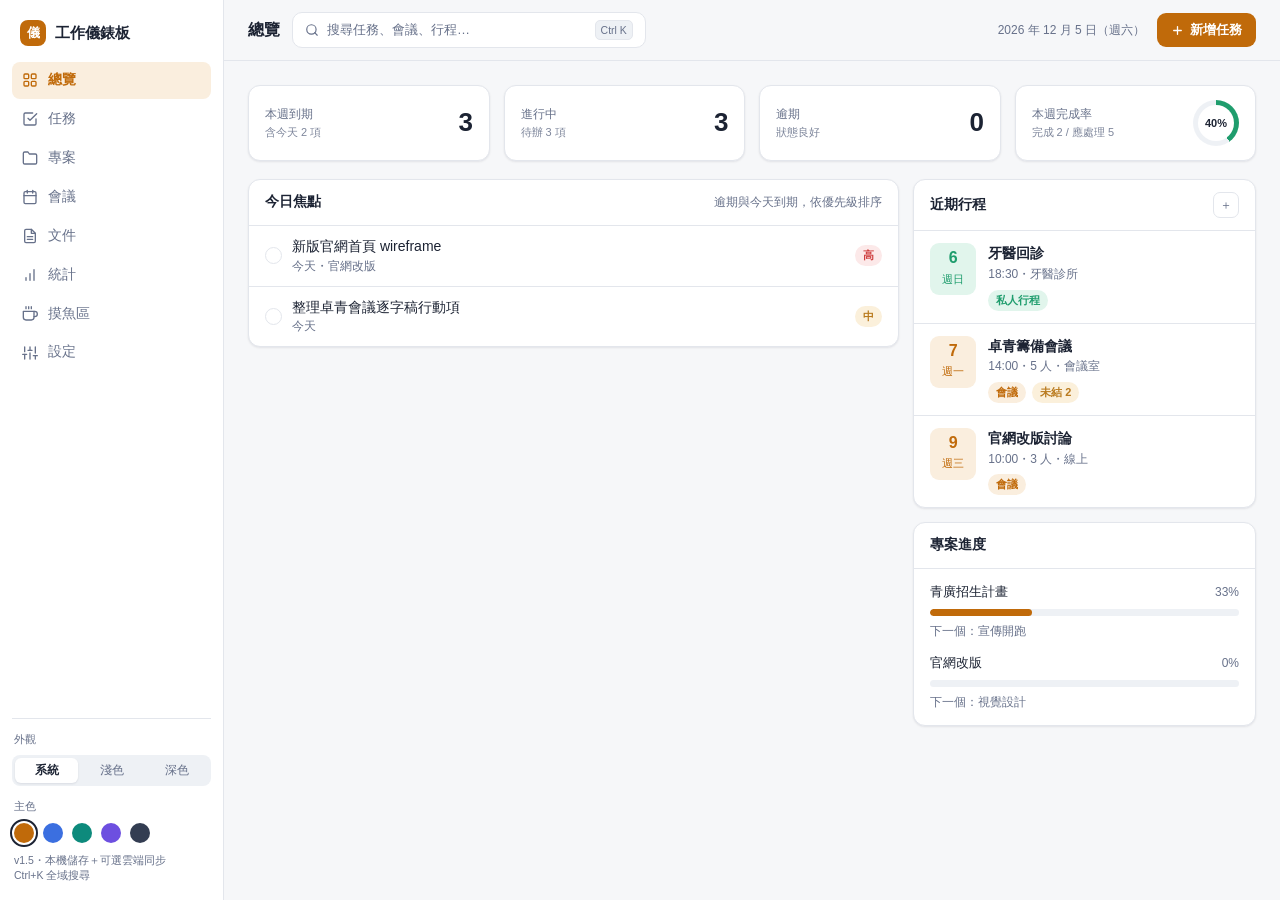
==== commit bdd29cce: "Support multi-day private events" ====
--- a/index.html
+++ b/index.html
@@ -84,7 +84,7 @@
         <button type="button" class="sw" data-accent="violet" title="紫"></button>
         <button type="button" class="sw" data-accent="graphite" title="石墨"></button>
       </div>
-      <p class="foot-note">v1.4・本機儲存＋可選雲端同步<br>Ctrl+K 全域搜尋</p>
+      <p class="foot-note">v1.5・本機儲存＋可選雲端同步<br>Ctrl+K 全域搜尋</p>
     </div>
   </aside>
 
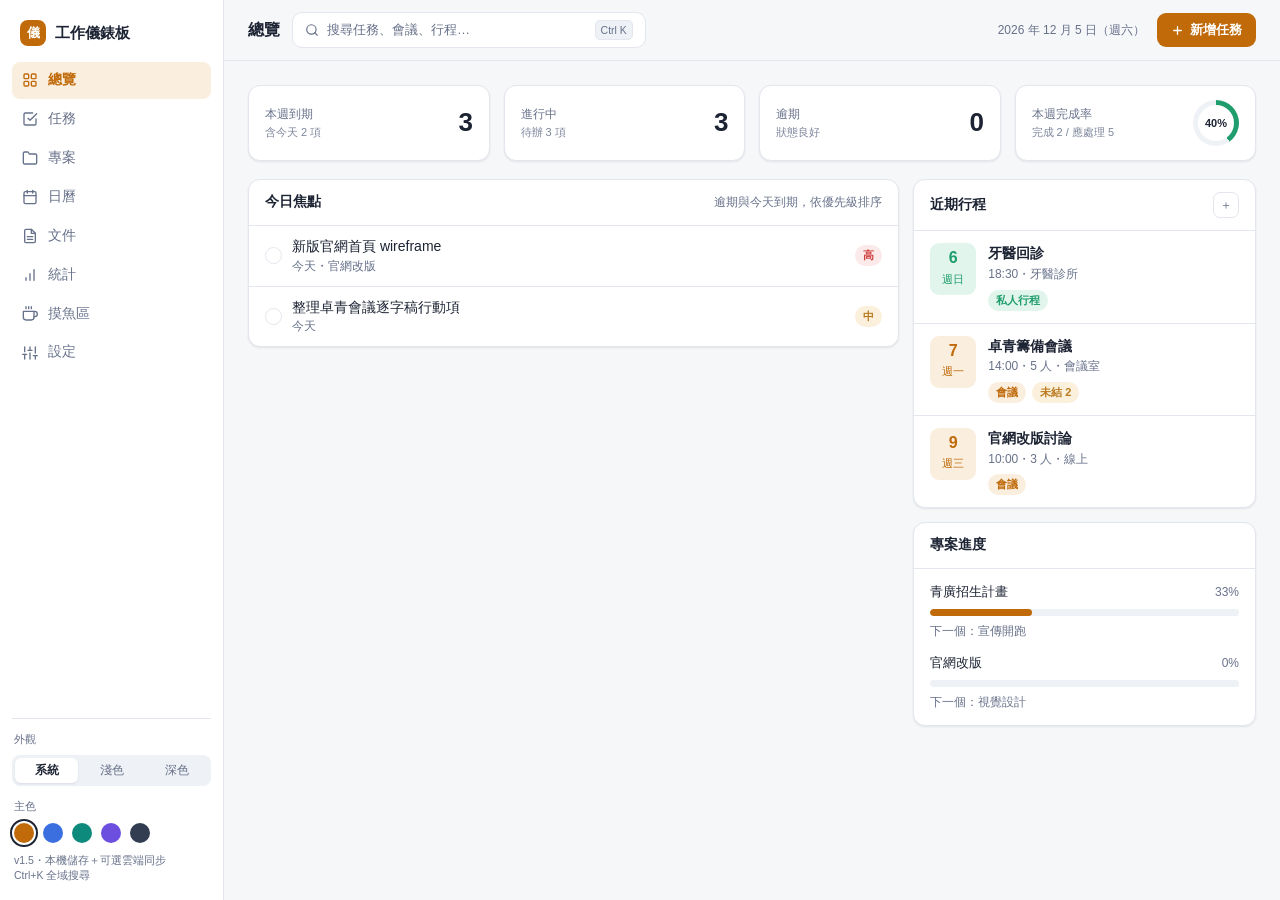
==== commit d2608cc2: "Rename meetings tab to calendar" ====
--- a/index.html
+++ b/index.html
@@ -50,7 +50,7 @@
       </a>
       <a data-action="nav" data-view="meetings">
         <svg viewBox="0 0 24 24" fill="none" stroke="currentColor" stroke-width="2" stroke-linecap="round" stroke-linejoin="round"><rect x="3" y="4" width="18" height="18" rx="2"/><line x1="16" y1="2" x2="16" y2="6"/><line x1="8" y1="2" x2="8" y2="6"/><line x1="3" y1="10" x2="21" y2="10"/></svg>
-        會議
+        日曆
       </a>
       <a data-action="nav" data-view="docs">
         <svg viewBox="0 0 24 24" fill="none" stroke="currentColor" stroke-width="2" stroke-linecap="round" stroke-linejoin="round"><path d="M14 2H6a2 2 0 0 0-2 2v16a2 2 0 0 0 2 2h12a2 2 0 0 0 2-2V8z"/><polyline points="14 2 14 8 20 8"/><line x1="16" y1="13" x2="8" y2="13"/><line x1="16" y1="17" x2="8" y2="17"/></svg>
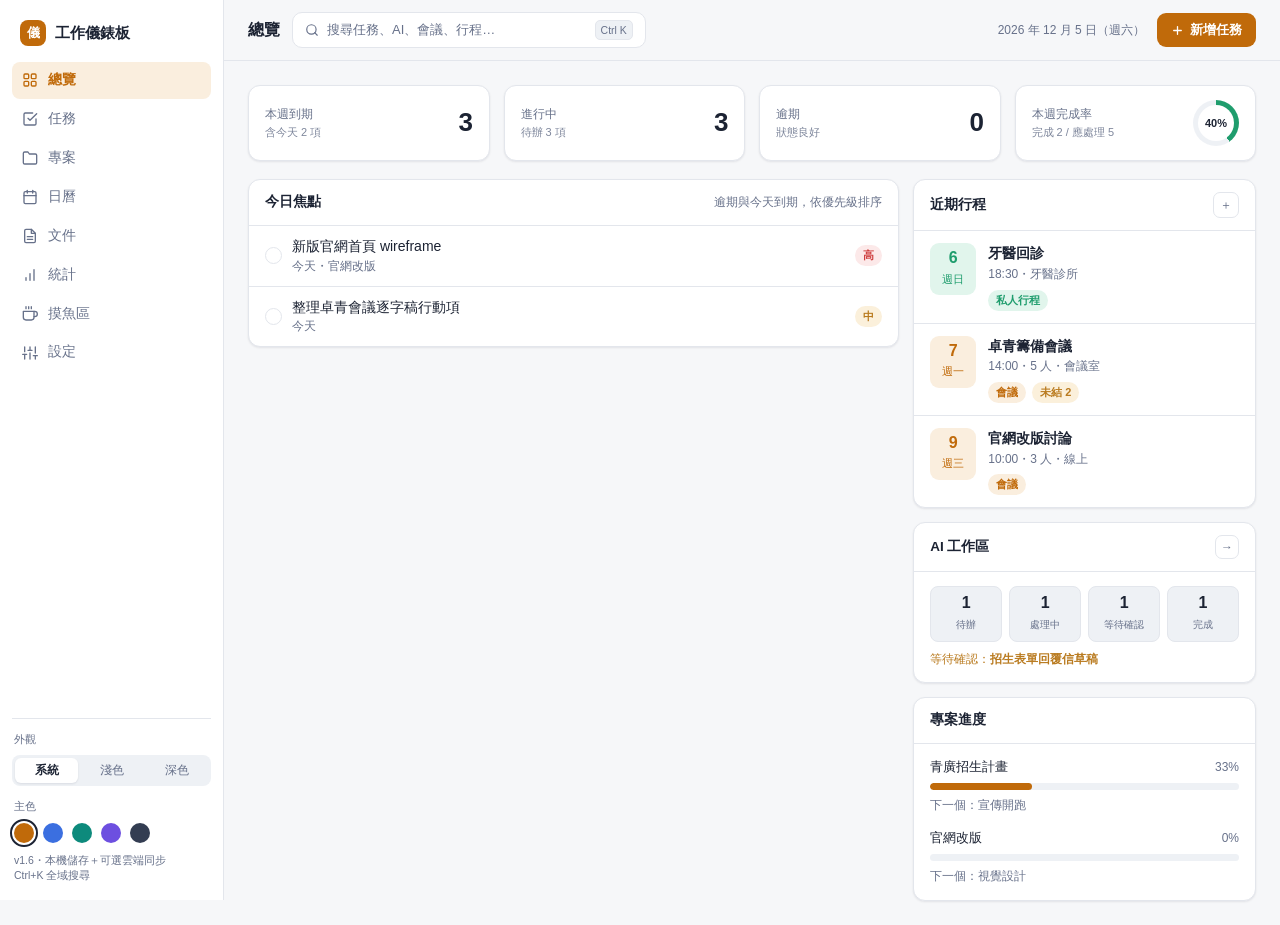
==== commit 278b362b: "Add AI workspace with progress and agent API" ====
--- a/index.html
+++ b/index.html
@@ -9,7 +9,7 @@
 <meta name="mobile-web-app-capable" content="yes" />
 <meta name="apple-mobile-web-app-status-bar-style" content="default" />
 <meta name="apple-mobile-web-app-title" content="儀錶板" />
-<meta name="description" content="個人工作儀錶板：任務、專案、會議與私人行程、文件、工時統計與工作報表" />
+<meta name="description" content="個人工作儀錶板：任務、AI 工作區、專案、會議與私人行程、文件、工時統計與工作報表" />
 <title>工作儀錶板</title>
 <link rel="icon" href="data:image/svg+xml,%3Csvg xmlns='http://www.w3.org/2000/svg' viewBox='0 0 64 64'%3E%3Crect width='64' height='64' rx='14' fill='%23c06a0a'/%3E%3Ctext x='32' y='43' font-size='34' text-anchor='middle' fill='white' font-family='sans-serif'%3E%E5%84%80%3C/text%3E%3C/svg%3E" />
 <link rel="stylesheet" href="styles.css" />
@@ -84,7 +84,7 @@
         <button type="button" class="sw" data-accent="violet" title="紫"></button>
         <button type="button" class="sw" data-accent="graphite" title="石墨"></button>
       </div>
-      <p class="foot-note">v1.5・本機儲存＋可選雲端同步<br>Ctrl+K 全域搜尋</p>
+      <p class="foot-note">v1.6・本機儲存＋可選雲端同步<br>Ctrl+K 全域搜尋</p>
     </div>
   </aside>
 
@@ -94,7 +94,7 @@
       <h1 id="page-title">總覽</h1>
       <div class="search" data-action="open-search">
         <svg viewBox="0 0 24 24" fill="none" stroke="currentColor" stroke-width="2" stroke-linecap="round" stroke-linejoin="round"><circle cx="11" cy="11" r="8"/><line x1="21" y1="21" x2="16.65" y2="16.65"/></svg>
-        <span>搜尋任務、會議、行程…</span>
+        <span>搜尋任務、AI、會議、行程…</span>
         <kbd>Ctrl K</kbd>
       </div>
       <div class="spacer"></div>
--- a/styles.css
+++ b/styles.css
@@ -247,6 +247,62 @@
 .kt.done{color:var(--dim);text-decoration:line-through;font-weight:500}
 .kmeta{display:flex;align-items:center;justify-content:space-between;gap:8px;font-size:11.5px;color:var(--dim)}
 .kmeta .kl{min-width:0;overflow:hidden;text-overflow:ellipsis;white-space:nowrap}
+
+/* ============ AI 工作區 ============ */
+.task-area-switch{display:flex;margin-bottom:14px}
+.task-area-switch .seg{width:220px;max-width:100%}
+.ai-board{grid-template-columns:repeat(4,minmax(0,1fr))}
+.ai-board .card-b{padding:6px 10px 10px}
+.ai-col-title{display:inline-flex;align-items:center;gap:7px}
+.ai-col-dot{width:7px;height:7px;border-radius:50%;background:var(--dim);flex:0 0 7px;display:inline-block}
+.ai-col-dot.doing{background:var(--accent)}
+.ai-col-dot.waiting{background:var(--amber)}
+.ai-col-dot.done{background:var(--green)}
+.ai-card{margin:8px 0;padding:11px;border:1px solid var(--border);border-left:3px solid var(--border);
+  border-radius:10px;background:var(--surface);box-shadow:var(--shadow);cursor:pointer}
+.ai-card:hover{border-color:var(--dim)}
+.ai-card.todo{border-left-color:var(--dim)}
+.ai-card.doing{border-left-color:var(--accent)}
+.ai-card.waiting{border-left-color:var(--amber)}
+.ai-card.done{border-left-color:var(--green);opacity:.88}
+.ai-card-top{display:flex;align-items:center;justify-content:flex-start;gap:7px;margin-bottom:7px}
+.ai-title{font-size:13px;font-weight:600;line-height:1.4;margin-bottom:6px;overflow-wrap:anywhere}
+.ai-desc{font-size:11.5px;color:var(--dim);line-height:1.5;display:-webkit-box;-webkit-line-clamp:3;-webkit-box-orient:vertical;overflow:hidden}
+.ai-callout{font-size:11.5px;line-height:1.45;background:var(--surface-2);border-radius:8px;padding:7px 8px;margin-top:7px;color:var(--dim)}
+.ai-callout b{display:block;color:var(--text);font-size:10.5px;margin-bottom:2px}
+.ai-callout span{display:block;overflow-wrap:anywhere}
+.ai-callout.wait{background:var(--amber-soft)}
+.ai-callout.done{background:var(--green-soft)}
+.ai-progress{display:flex;align-items:center;gap:8px;margin:9px 0 7px;font-size:10.5px;color:var(--dim)}
+.ai-bar{height:5px;flex:1;background:var(--surface-2);border-radius:999px;overflow:hidden}
+.ai-bar i{display:block;height:100%;background:var(--accent);border-radius:999px;transition:width .2s ease}
+.ai-card.waiting .ai-bar i{background:var(--amber)}
+.ai-card.done .ai-bar i{background:var(--green)}
+.ai-meta{font-size:10.5px;color:var(--dim);line-height:1.45;overflow-wrap:anywhere}
+.ai-actions{display:flex;gap:6px;flex-wrap:wrap;margin-top:9px}
+.ai-act{border:1px solid var(--border);background:var(--surface-2);color:var(--text);font:inherit;
+  font-size:10.5px;padding:4px 7px;border-radius:6px;cursor:pointer}
+.ai-act:hover{border-color:var(--dim)}
+.ai-act.primary{background:var(--accent-soft);border-color:transparent;color:var(--accent);font-weight:600}
+.ai-intro{margin:-2px 2px 12px;line-height:1.5}
+.ai-agent{margin-top:16px}
+.ai-agent-grid{display:grid;grid-template-columns:1.2fr 1fr;gap:16px}
+.ai-agent code{font-size:11px;background:var(--surface-2);padding:1px 4px;border-radius:4px}
+.ai-code{font-family:ui-monospace,SFMono-Regular,Consolas,monospace;white-space:pre-wrap;background:var(--surface-2);
+  padding:10px;border-radius:8px;font-size:11px;line-height:1.6;overflow:auto;overflow-wrap:anywhere}
+.ai-agent-actions{display:flex;gap:8px;flex-wrap:wrap;margin-top:12px}
+.ai-history{margin-top:14px;padding-top:12px;border-top:1px solid var(--border)}
+.ai-history-row{display:flex;align-items:center;justify-content:space-between;gap:10px;font-size:11px;padding:4px 0;flex-wrap:wrap}
+.ai-history-row .dim{font-size:10.5px}
+.ai-history-note{flex:1 0 100%;font-size:11px;color:var(--dim);padding-left:8px;border-left:2px solid var(--border);overflow-wrap:anywhere}
+.ai-mini .card-h .ibtn{width:24px;height:24px}
+.ai-mini-grid{display:grid;grid-template-columns:repeat(4,1fr);gap:7px;text-align:center}
+.ai-mini-grid .m{border:1px solid var(--border);border-radius:8px;padding:7px 2px;background:var(--surface-2)}
+.ai-mini-grid b{display:block;font-size:16px;line-height:1.15}
+.ai-mini-grid span{font-size:10px;color:var(--dim)}
+.ai-mini-note{margin-top:9px;font-size:11.5px;color:var(--dim);line-height:1.45}
+.ai-mini-note.wait{color:var(--amber)}
+.ai-modal{max-width:620px}
 
 /* ============ 日曆 ============ */
 .cal-h{display:flex;align-items:center;gap:10px;padding:12px 16px;border-bottom:1px solid var(--border)}
@@ -500,6 +556,12 @@
   /* 看板：橫向滑動＋對齊點 */
   .board{display:flex;overflow-x:auto;gap:12px;padding-bottom:6px;scroll-snap-type:x mandatory;-webkit-overflow-scrolling:touch}
   .board .col{flex:0 0 82%;min-width:82%;scroll-snap-align:start}
+  .ai-board .col{flex:0 0 86%;min-width:86%}
+  .task-area-switch .seg{width:100%;max-width:260px}
+  .ai-agent-grid{grid-template-columns:1fr}
+  .ai-agent-actions .btn{flex:1;justify-content:center}
+  .ai-mini-grid{gap:5px}
+  .ai-mini-grid b{font-size:15px}
 
   /* 彈窗：底部卡片式（搜尋維持頂部） */
   .overlay{align-items:flex-end;padding:0}
@@ -538,6 +600,10 @@
   .rep-ais{padding-left:16px}
   .rep-prow{grid-template-columns:minmax(0,1fr) 44px 50px 44px;padding-left:14px;padding-right:14px}
 }
+@media (min-width:761px) and (max-width:1200px){
+  .board.ai-board{grid-template-columns:repeat(2,minmax(0,1fr))}
+  .ai-agent-grid{grid-template-columns:1fr}
+}
 @media (max-width:430px){
   .kpis{gap:10px}
   .kpi{padding:12px}
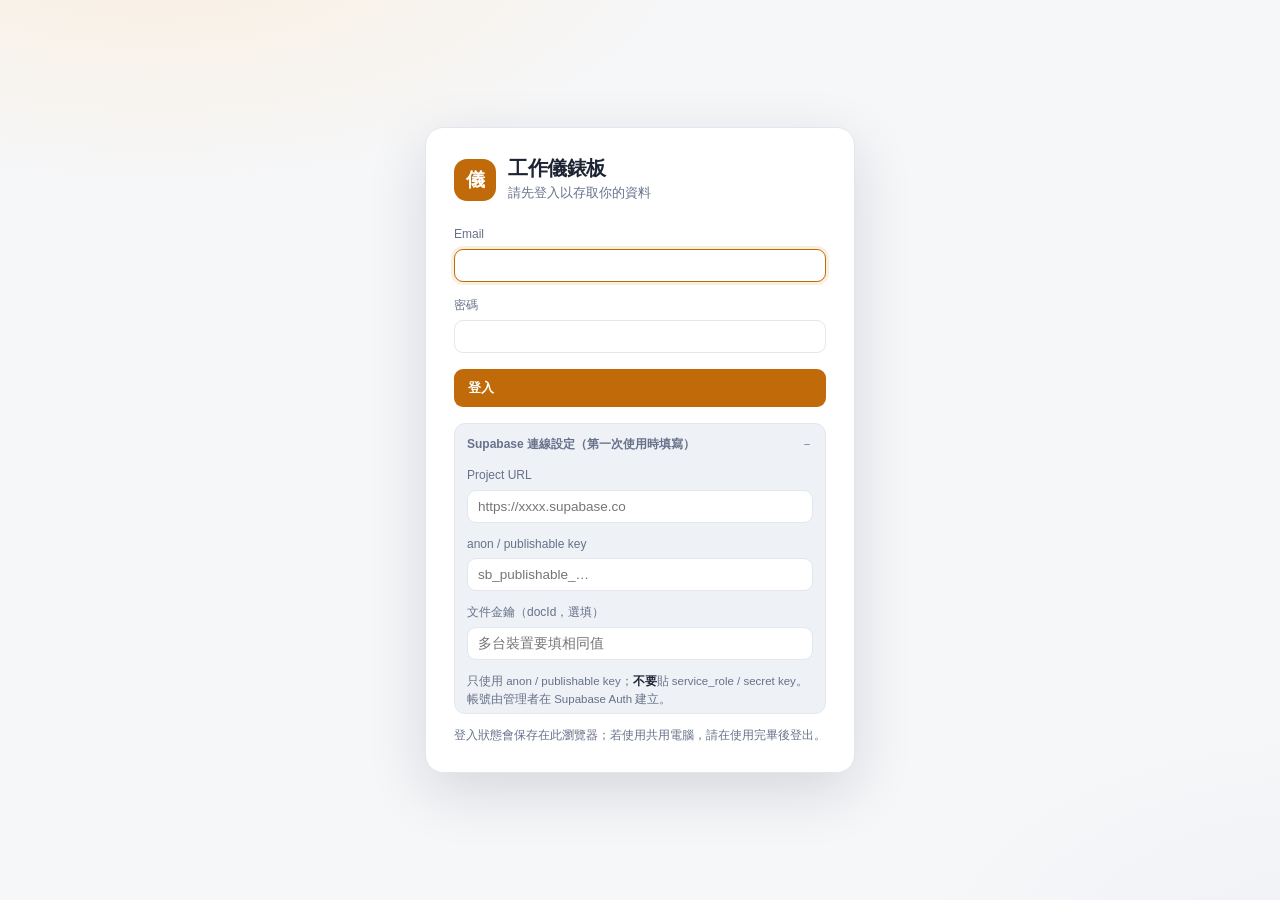
==== commit 856048e0: "Add Supabase Auth login and service-role server access" ====
--- a/index.html
+++ b/index.html
@@ -12,7 +12,7 @@
 <meta name="description" content="個人工作儀錶板：任務、AI 工作區、專案、會議與私人行程、文件、工時統計與工作報表" />
 <title>工作儀錶板</title>
 <link rel="icon" href="data:image/svg+xml,%3Csvg xmlns='http://www.w3.org/2000/svg' viewBox='0 0 64 64'%3E%3Crect width='64' height='64' rx='14' fill='%23c06a0a'/%3E%3Ctext x='32' y='43' font-size='34' text-anchor='middle' fill='white' font-family='sans-serif'%3E%E5%84%80%3C/text%3E%3C/svg%3E" />
-<link rel="stylesheet" href="styles.css" />
+<link rel="stylesheet" href="styles.css?v=1.7" />
 <script>
 /* 在繪製前決定主題與主色，避免閃爍 */
 (function(){
@@ -26,7 +26,50 @@
 })();
 </script>
 </head>
-<body>
+<body class="auth-locked">
+<div class="auth-gate" id="auth-gate">
+  <div class="auth-card">
+    <div class="auth-brand">
+      <div class="logo">儀</div>
+      <div>
+        <h1>工作儀錶板</h1>
+        <p class="auth-sub">請先登入以存取你的資料</p>
+      </div>
+    </div>
+    <form id="auth-form" class="auth-form">
+      <div class="field">
+        <label for="auth-email">Email</label>
+        <input id="auth-email" type="email" autocomplete="username" inputmode="email" required>
+      </div>
+      <div class="field">
+        <label for="auth-password">密碼</label>
+        <input id="auth-password" type="password" autocomplete="current-password" required>
+      </div>
+      <p class="auth-error" id="auth-error" hidden></p>
+      <button class="btn btn-primary auth-submit" id="auth-submit" type="submit">登入</button>
+    </form>
+    <details class="auth-config" id="auth-config">
+      <summary>Supabase 連線設定（第一次使用時填寫）</summary>
+      <div class="body">
+        <div class="field">
+          <label for="auth-url">Project URL</label>
+          <input id="auth-url" type="url" placeholder="https://xxxx.supabase.co" autocomplete="off" spellcheck="false">
+        </div>
+        <div class="field">
+          <label for="auth-key">anon / publishable key</label>
+          <input id="auth-key" type="text" placeholder="sb_publishable_…" autocomplete="off" spellcheck="false">
+        </div>
+        <div class="field">
+          <label for="auth-doc">文件金鑰（docId，選填）</label>
+          <input id="auth-doc" type="text" placeholder="多台裝置要填相同值" autocomplete="off" spellcheck="false">
+        </div>
+        <p class="auth-note">只使用 anon / publishable key；<b>不要</b>貼 service_role / secret key。帳號由管理者在 Supabase Auth 建立。</p>
+      </div>
+    </details>
+    <p class="auth-note">登入狀態會保存在此瀏覽器；若使用共用電腦，請在使用完畢後登出。</p>
+    <noscript><p class="auth-note">此頁需要 JavaScript 才能登入。</p></noscript>
+  </div>
+</div>
 <div class="app">
 
   <!-- ============ 側邊欄 ============ -->
@@ -84,7 +127,7 @@
         <button type="button" class="sw" data-accent="violet" title="紫"></button>
         <button type="button" class="sw" data-accent="graphite" title="石墨"></button>
       </div>
-      <p class="foot-note">v1.6・本機儲存＋可選雲端同步<br>Ctrl+K 全域搜尋</p>
+      <p class="foot-note">v1.7・登入保護＋雲端同步<br>Ctrl+K 全域搜尋</p>
     </div>
   </aside>
 
@@ -99,6 +142,8 @@
       </div>
       <div class="spacer"></div>
       <span class="dim" id="today-label"></span>
+      <span class="dim auth-email" id="auth-user-email"></span>
+      <button class="btn btn-ghost auth-logout" type="button" data-auth-logout>登出</button>
       <button class="btn btn-primary" data-action="open-task">
         <svg viewBox="0 0 24 24" fill="none" stroke="currentColor" stroke-width="2.4" stroke-linecap="round"><line x1="12" y1="5" x2="12" y2="19"/><line x1="5" y1="12" x2="19" y2="12"/></svg>
         新增任務
@@ -120,6 +165,6 @@
 
 <div id="modal-root"></div>
 <div id="toasts"></div>
-<script src="app.js"></script>
+<script src="auth.js?v=1.7"></script>
 </body>
 </html>
--- a/styles.css
+++ b/styles.css
@@ -1,5 +1,5 @@
 /* ============================================================
-   工作儀錶板 v1 — 樣式
+   工作儀錶板 v1.7 — 樣式
    主色：橙（淺色 #c06a0a／深色 #f0a34d），可切換 藍/青綠/紫/石墨
    主題：跟隨系統 + 手動覆蓋
    ============================================================ */
@@ -247,6 +247,11 @@
 .kt.done{color:var(--dim);text-decoration:line-through;font-weight:500}
 .kmeta{display:flex;align-items:center;justify-content:space-between;gap:8px;font-size:11.5px;color:var(--dim)}
 .kmeta .kl{min-width:0;overflow:hidden;text-overflow:ellipsis;white-space:nowrap}
+.kmeta .kr{display:inline-flex;align-items:center;gap:6px;flex:0 0 auto}
+.src-badge{display:inline-flex;align-items:center;font-size:10px;font-weight:700;line-height:1.4;
+  padding:1px 6px;border-radius:999px;background:var(--accent-soft);color:var(--accent);
+  white-space:nowrap;text-decoration:none}
+.modal-h .src-badge{font-weight:600;vertical-align:middle}
 
 /* ============ AI 工作區 ============ */
 .task-area-switch{display:flex;margin-bottom:14px}
@@ -617,3 +622,64 @@
   .report-nav .rl b{font-size:12px}
   .report-nav .rl small{font-size:10px}
 }
+
+/* ============ 登入閘門 ============ */
+body.auth-locked .app{display:none !important}
+.auth-gate{
+  min-height:100vh;min-height:100dvh;
+  display:flex;align-items:center;justify-content:center;
+  padding:24px;
+  background:
+    radial-gradient(900px 420px at 12% -8%, var(--accent-soft), transparent 62%),
+    radial-gradient(700px 360px at 105% 105%, var(--surface-2), transparent 60%),
+    var(--bg);
+}
+.auth-gate[hidden]{display:none !important}
+.auth-card{
+  width:min(430px,100%);
+  background:var(--surface);border:1px solid var(--border);
+  border-radius:18px;box-shadow:0 18px 60px rgba(16,24,40,.14);
+  padding:28px;
+}
+.auth-brand{display:flex;align-items:center;gap:12px;margin-bottom:22px}
+.auth-brand .logo{width:42px;height:42px;flex:0 0 42px;border-radius:13px;font-size:19px}
+.auth-brand h1{margin:0;font-size:20px;line-height:1.25;letter-spacing:-.02em}
+.auth-sub{margin:3px 0 0;color:var(--dim);font-size:12.5px}
+.auth-form .field{margin-bottom:14px}
+.auth-submit{width:100%;margin-top:2px;padding:10px 14px}
+.auth-error{
+  margin:0 0 12px;padding:9px 11px;border-radius:9px;
+  background:var(--red-soft);color:var(--red);font-size:12.5px;
+}
+.auth-error[hidden]{display:none}
+.auth-config{
+  border:1px solid var(--border);border-radius:11px;
+  padding:0 12px;margin-top:16px;background:var(--surface-2);
+}
+.auth-config summary{
+  cursor:pointer;padding:11px 0;color:var(--dim);
+  font-size:12px;font-weight:600;list-style:none;
+}
+.auth-config summary::-webkit-details-marker{display:none}
+.auth-config summary::after{content:'＋';float:right;font-weight:400}
+.auth-config[open] summary::after{content:'－'}
+.auth-config .body{padding:2px 0 4px}
+.auth-config .field{margin-bottom:12px}
+.auth-note{margin:12px 0 0;color:var(--dim);font-size:11.5px;line-height:1.6}
+.auth-note b{color:var(--text)}
+.auth-email{max-width:190px;overflow:hidden;text-overflow:ellipsis;white-space:nowrap}
+.auth-logout{white-space:nowrap}
+.sync-account{
+  display:flex;align-items:center;justify-content:space-between;gap:12px;
+  padding:10px 12px;margin-bottom:14px;
+  border:1px solid var(--border);border-radius:10px;background:var(--surface-2);
+}
+.sync-account .who{min-width:0;display:flex;flex-direction:column;gap:2px}
+.sync-account .who b{overflow:hidden;text-overflow:ellipsis;white-space:nowrap;font-size:13px}
+
+@media (max-width:760px){
+  .auth-gate{padding:16px}
+  .auth-card{padding:22px 20px;border-radius:16px}
+  .auth-email{display:none}
+  .auth-logout{padding:7px 10px;font-size:12px}
+}
